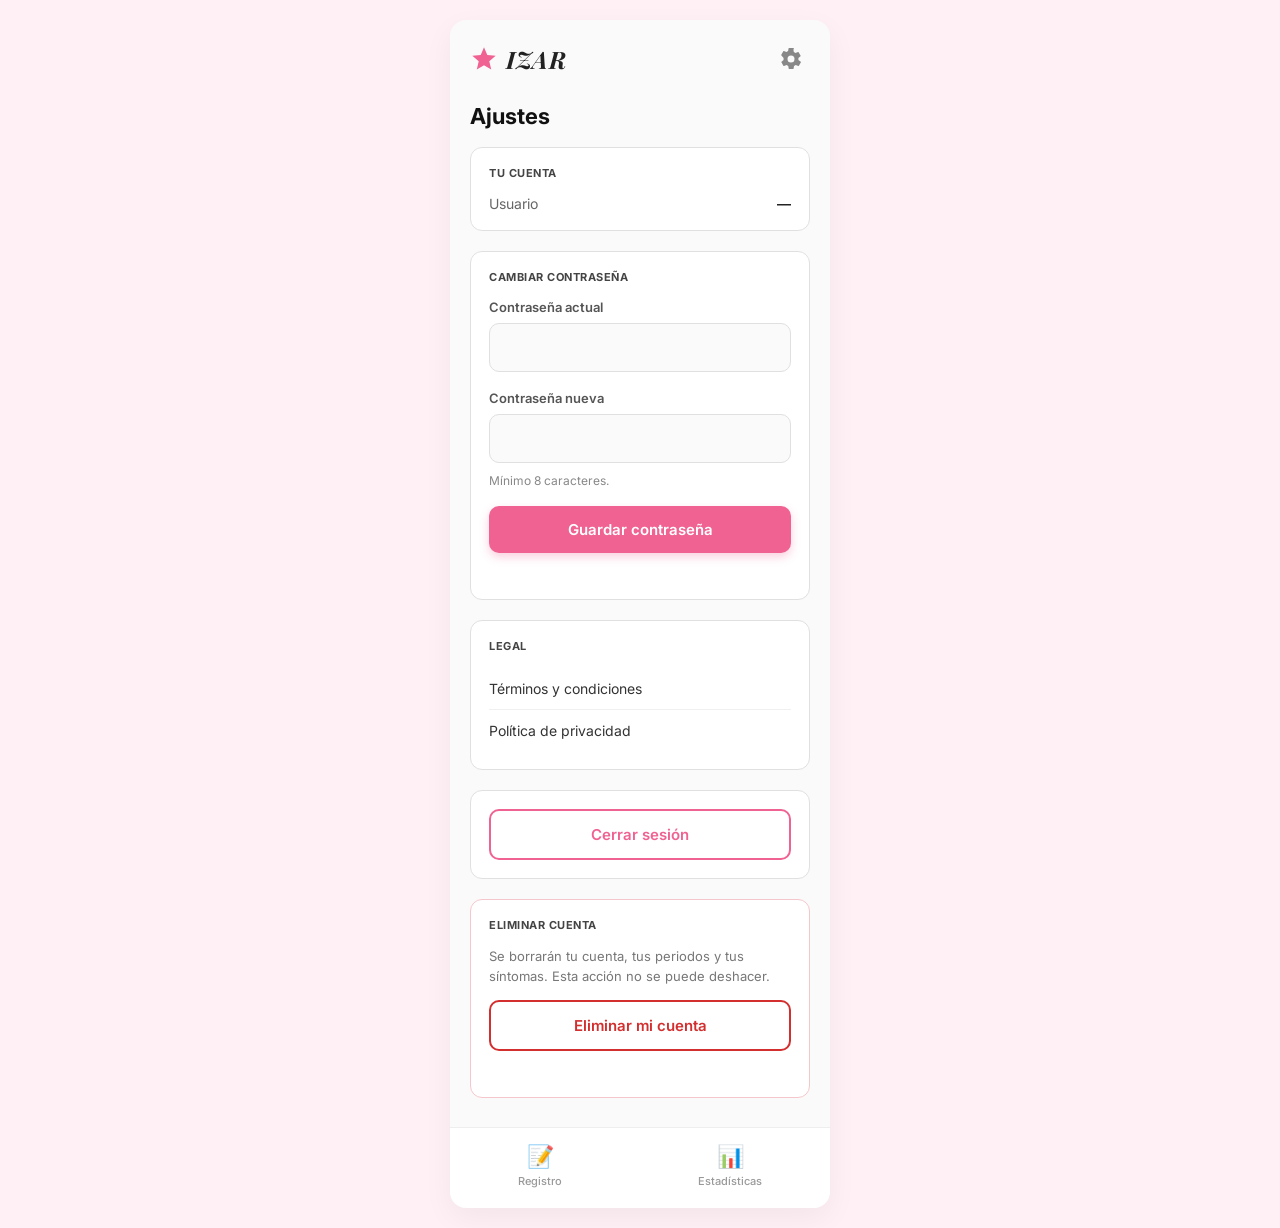
==== frontend/ajustes.html @ 544703d3 "he añadido ajustes a la app" ====
<!DOCTYPE html>
<html lang="es">
<head>
    <meta charset="UTF-8">
    <meta name="viewport" content="width=device-width, initial-scale=1.0">
    <title>Ajustes - IZAR</title>
    <link rel="stylesheet" href="css/styles.css">
</head>
<body>
    <main class="caja aplicacion">

        <!-- ===================== CABECERA ===================== -->
        <header class="cabecera-app">
            <div class="marca">
                <svg class="estrella" viewBox="0 0 24 24" aria-hidden="true">
                    <path d="M12 17.27L18.18 21l-1.64-7.03L22 9.24l-7.19-.61L12 2 9.19 8.63 2 9.24l5.46 4.73L5.82 21z"/>
                </svg>
                <span class="nombre">IZAR</span>
            </div>
            <!-- En ajustes, el engranaje se queda (ya estás aquí): solo decora -->
            <span class="icono-ajustes icono-ajustes-estatico" aria-hidden="true">
                <svg viewBox="0 0 24 24"><path d="M19.4 13c.04-.33.06-.66.06-1s-.02-.67-.06-1l2.11-1.65a.5.5 0 0 0 .12-.64l-2-3.46a.5.5 0 0 0-.61-.22l-2.49 1a7.3 7.3 0 0 0-1.73-1l-.38-2.65A.5.5 0 0 0 14 1h-4a.5.5 0 0 0-.49.42l-.38 2.65c-.62.25-1.2.59-1.73 1l-2.49-1a.5.5 0 0 0-.61.22l-2 3.46a.5.5 0 0 0 .12.64L4.6 11c-.04.33-.06.66-.06 1s.02.67.06 1l-2.11 1.65a.5.5 0 0 0-.12.64l2 3.46c.14.24.44.32.68.22l2.49-1c.53.41 1.11.75 1.73 1l.38 2.65c.04.24.25.42.49.42h4c.24 0 .45-.18.49-.42l.38-2.65c.62-.25 1.2-.59 1.73-1l2.49 1c.24.1.54.02.68-.22l2-3.46a.5.5 0 0 0-.12-.64L19.4 13zM12 15.5A3.5 3.5 0 1 1 12 8.5a3.5 3.5 0 0 1 0 7z"/></svg>
            </span>
        </header>

        <h1 class="titulo-ajustes">Ajustes</h1>

        <!-- ===================== CUENTA ===================== -->
        <section class="tarjeta">
            <h3 class="titulo-seccion">TU CUENTA</h3>
            <!-- ajustes.js rellena el nombre de usuario (pídelo a /dashboard o a una ruta propia) -->
            <p class="dato-ajuste">
                <span class="etiqueta-dato">Usuario</span>
                <span id="nombre-usuario" class="valor-dato">—</span>
            </p>
        </section>

        <!-- ===================== CAMBIAR CONTRASEÑA ===================== -->
        <!-- Los campos están listos; falta la ruta en app.py (por ejemplo POST /cuenta/contrasena)
             y el clic en ajustes.js que la llame. -->
        <section class="tarjeta">
            <h3 class="titulo-seccion">CAMBIAR CONTRASEÑA</h3>
            <div class="campo">
                <label for="contrasena-actual">Contraseña actual</label>
                <input type="password" id="contrasena-actual" autocomplete="current-password">
            </div>
            <div class="campo">
                <label for="contrasena-nueva">Contraseña nueva</label>
                <input type="password" id="contrasena-nueva" autocomplete="new-password">
                <p class="ayuda">Mínimo 8 caracteres.</p>
            </div>
            <button id="guardar-contrasena" class="boton boton-principal">Guardar contraseña</button>
            <!-- ajustes.js escribe aquí si salió bien o el error -->
            <p id="mensaje-contrasena" class="mensaje-ajuste"></p>
        </section>

        <!-- ===================== LEGAL ===================== -->
        <!-- Estos dos enlaces YA funcionan: abren las páginas que hicimos -->
        <section class="tarjeta">
            <h3 class="titulo-seccion">LEGAL</h3>
            <a href="terminos.html" class="enlace-ajuste">Términos y condiciones</a>
            <a href="privacidad.html" class="enlace-ajuste">Política de privacidad</a>
        </section>

        <!-- ===================== SESIÓN ===================== -->
        <!-- Al pulsar, ajustes.js debe llamar a POST /logout y luego llevar a login.html -->
        <section class="tarjeta">
            <button id="cerrar-sesion" class="boton boton-secundario">Cerrar sesión</button>
        </section>

        <!-- ===================== ZONA DE PELIGRO ===================== -->
        <!-- Borrar la cuenta y TODOS sus datos. Falta la ruta en app.py (por ejemplo
             POST /cuenta/borrar) y que ajustes.js pida confirmación antes de llamarla. -->
        <section class="tarjeta tarjeta-peligro">
            <h3 class="titulo-seccion">ELIMINAR CUENTA</h3>
            <p class="texto-peligro">
                Se borrarán tu cuenta, tus periodos y tus síntomas. Esta acción no se puede deshacer.
            </p>
            <button id="borrar-cuenta" class="boton boton-peligro">Eliminar mi cuenta</button>
            <p id="mensaje-cuenta" class="mensaje-ajuste"></p>
        </section>

        <!-- ===================== MENÚ INFERIOR ===================== -->
        <!-- A ajustes se entra por el engranaje de arriba, así que aquí ningún botón va "activo" -->
        <nav class="navegacion-inferior">
            <a href="principal.html" class="nav-item"><span>📝</span> Registro</a>
            <a href="estadisticas.html" class="nav-item"><span>📊</span> Estadísticas</a>
        </nav>

    </main>

    <script src="js/ajustes.js"></script>
</body>
</html>
---- frontend/css/styles.css ----
/* Inter para todo el texto; Playfair Display en cursiva solo para el nombre "IZAR" */
@import url('https://fonts.googleapis.com/css2?family=Inter:wght@400;500;600;700&family=Playfair+Display:ital,wght@1,600;1,700&display=swap');

* {
    margin: 0;
    padding: 0;
    box-sizing: border-box;
}

body {
    background-color: #FFF0F5; /* Fondo general sutilmente rosa */
    display: flex;
    justify-content: center;
    align-items: center;
    min-height: 100vh;
    font-family: 'Inter', system-ui, sans-serif;
    color: #333;
}

/* --- CONTENEDOR PRINCIPAL (Estilo Tarjeta Blanca) --- */
.caja {
    background-color: #ffffff; /* Caja blanca para dar aspecto limpio y profesional */
    padding: 35px 25px;
    border-radius: 16px;
    box-shadow: 0 10px 30px rgba(0, 0, 0, 0.05); /* Sombra elegante en lugar de borde negro */
    width: 100%;
    max-width: 380px; 
    margin: 20px;
    display: flex;
    flex-direction: column;
}

/* --- LOGO Y MARCA --- */
.marca {
    display: flex;
    align-items: center;
    gap: 8px;
    margin-bottom: 25px;
}

.marca-grande {
    flex-direction: column;
    justify-content: center;
    margin-bottom: 15px;
    margin-top: 10px;
}

/* Color rosa estético para la estrella */
.estrella {
    width: 28px;
    height: 28px;
    fill: #F06292; 
}

.marca-grande .estrella {
    width: 54px;
    height: 54px;
}

.nombre {
    font-family: 'Playfair Display', 'Inter', serif;   /* fuente elegante en cursiva, solo para el logo */
    font-style: italic;         /* la letra inclinada que pedías */
    font-size: 24px;
    font-weight: 700;
    letter-spacing: 0.5px;      /* un poco de aire entre letras, queda más elegante */
    color: #222;
}

.marca-grande .nombre {
    font-size: 32px;
    margin-top: 8px;
}

.lema {
    text-align: center;
    color: #666;
    font-size: 15px;
    line-height: 1.5;
    margin-bottom: 30px;
}

.titulo {
    font-size: 24px;
    font-weight: 700;
    margin-bottom: 25px;
    color: #111;
}

/* --- FORMULARIOS --- */
.campo {
    display: flex;
    flex-direction: column;
    gap: 8px;
    margin-bottom: 18px;
}

.campo label {
    font-size: 13px;
    font-weight: 600;
    color: #555;
}

.campo input {
    padding: 14px 16px;
    border: 1px solid #E0E0E0;
    border-radius: 10px;
    font-size: 15px;
    transition: all 0.2s ease;
    font-family: inherit;
    background-color: #FAFAFA;
}

/* Efecto al hacer clic en el input */
.campo input:focus {
    border-color: #F06292;
    background-color: #ffffff;
    outline: none;
    box-shadow: 0 0 0 4px rgba(240, 98, 146, 0.15);
}

.ayuda {
    font-size: 12px;
    color: #888;
    margin-top: 2px;
}

/* --- BOTONES (Sin subrayados y estéticos) --- */
.acciones {
    display: flex;
    flex-direction: column;
    gap: 14px;
}

.boton {
    display: flex;
    justify-content: center;
    align-items: center;
    width: 100%;
    padding: 14px;
    border-radius: 10px;
    font-size: 15px;
    font-weight: 600;
    text-decoration: none; /* Quita el subrayado de los links */
    cursor: pointer;
    transition: all 0.2s ease;
    border: none;
    font-family: inherit;
}

/* Botón Rosa */
.boton-principal {
    background-color: #F06292;
    color: white;
    box-shadow: 0 4px 10px rgba(240, 98, 146, 0.3);
    margin-top: 10px;
}

.boton-principal:hover {
    background-color: #E91E63;
    transform: translateY(-2px); /* Se levanta un poco al pasar el ratón */
    box-shadow: 0 6px 15px rgba(233, 30, 99, 0.4);
}

/* Botón Blanco con borde rosa */
.boton-secundario {
    background-color: white;
    color: #F06292;
    border: 2px solid #F06292;
}

.boton-secundario:hover {
    background-color: #FFF0F5;
}

/* --- MENSAJES Y ENLACE VOLVER --- */
#mensaje {
    text-align: center;
    font-size: 14px;
    color: #D32F2F; 
    min-height: 20px;
    margin-top: 15px;
}

.volver {
    text-align: center;
    display: block;
    color: #999;
    text-decoration: none;
    font-size: 14px;
    font-weight: 500;
    margin-top: 20px;
    transition: color 0.2s;
}

.volver:hover {
    color: #F06292;
}
/* =========================================
   ESTILOS ESPECÍFICOS DE LA PANTALLA PRINCIPAL
   ========================================= */

/* Ajustes del contenedor principal para comportarse como una pantalla de app */
.aplicacion {
    padding: 20px 20px 90px 20px; /* Los 90px de abajo dejan sitio para no pisar el menú inferior */
    position: relative;
    background-color: #FAFAFA; /* Fondo interno ligeramente grisáceo */
    justify-content: flex-start;
    overflow: hidden; /* Oculta lo que sobresalga de la caja */
}

/* Cabecera superior */
.cabecera-app {
    display: flex;
    justify-content: space-between; /* Separa el logo a la izquierda y el perfil a la derecha */
    align-items: center;
    margin-bottom: 25px;
}
.cabecera-app .marca {
    margin-bottom: 0;
}
.icono-perfil {
    font-size: 24px;
    cursor: pointer;
}

/* UI Central (Tarjeta del círculo) */
.tarjeta-indicador {
    display: flex;
    flex-direction: column;
    align-items: center;
    margin-bottom: 30px;
}

.circulo-progreso {
    width: 180px;
    height: 180px;
    border-radius: 50%;
    /* Simulamos el progreso con un borde grueso gris y una parte gris oscura */
    border: 12px solid #E0E0E0;
    border-top-color: #9e9e9e; 
    display: flex;
    justify-content: center;
    align-items: center;
    text-align: center;
    margin-bottom: 20px;
}

.texto-circulo h4 {
    font-size: 15px;
    color: #111;
    margin-bottom: 4px;
}

.texto-circulo p {
    font-size: 12px;
    color: #666;
}

/* Tira de calendario */
.calendario-semanal {
    display: flex;
    justify-content: space-between;
    margin-bottom: 30px;
    padding: 0 5px;
}

.dia {
    width: 36px;
    height: 36px;
    border-radius: 50%;
    display: flex;
    justify-content: center;
    align-items: center;
    font-size: 14px;
    font-weight: 600;
    color: #555;
    background-color: #fff;
    border: 1px solid #ddd;
    cursor: pointer;
}

.dia.activo {
    background-color: #F06292;
    color: white;
    border-color: #F06292;
}

/* Caja gris de Síntomas */
.caja-sintomas {
    background: #F5F5F5;
    border-radius: 12px;
    padding: 18px;
    border: 1px solid #E0E0E0;
}

.titulo-seccion {
    font-size: 11px;
    font-weight: 700;
    color: #444;
    margin-bottom: 15px;
    letter-spacing: 0.5px;
}

.grid-sintomas {
    display: grid;
    grid-template-columns: 1fr 1fr; /* Divide el espacio en 2 columnas iguales */
    gap: 12px; /* Separación entre los botones */
}

.boton-sintoma {
    background: white;
    border: 1px solid #ddd;
    padding: 12px 10px;
    border-radius: 8px;
    display: flex;
    align-items: center;
    gap: 10px;
    font-size: 14px;
    font-family: inherit;
    cursor: pointer;
    transition: all 0.2s ease;
}

.boton-sintoma:hover {
    border-color: #F06292;
    background-color: #FFF0F5;
}

/* Cabecera de la caja de síntomas (título + botón "Borrar hoy").
   Usa la clase "cabecera-app" para ponerlos a cada lado; aquí solo ajustamos
   los márgenes para que título y botón queden a la misma altura. */
.caja-sintomas .cabecera-app {
    margin-bottom: 15px;            /* la cabecera de arriba usa 25px: aquí, menos */
}

.caja-sintomas .cabecera-app .titulo-seccion {
    margin-bottom: 0;               /* sin margen abajo, el título se centra con el botón */
}

/* Botón "Borrar hoy": más pequeño y discreto que los de síntomas,
   para que no se pulse sin querer ni parezca un síntoma más */
#borrar-sintomas {
    padding: 6px 10px;
    font-size: 12px;
    gap: 6px;
    color: #888;
}

/* Al pasar el ratón se pone rojo: avisa de que borra cosas */
#borrar-sintomas:hover {
    color: #D32F2F;
    border-color: #D32F2F;
    background-color: #FFEBEE;
}

/* Efecto al pulsar un síntoma: se hunde un poco mientras se mantiene pulsado
   (no se queda marcado: al soltar vuelve a su aspecto normal) */
.boton-sintoma:active {
    transform: scale(0.97);
    background-color: #FCE4EC;
}

/* Mensaje debajo de los síntomas ("Cólicos guardado", errores...) */
.mensaje-sintomas {
    text-align: center;
    font-size: 13px;
    color: #666;
    min-height: 18px;                /* reserva el hueco para que la caja no "salte" */
    margin-top: 12px;
}

/* Cuando el mensaje es un error, principal.js le añade la clase "error" */
.mensaje-sintomas.error {
    color: #D32F2F;
}

/* Menú inferior anclado (Registro / Estadísticas), en principal.html y estadisticas.html */
.navegacion-inferior {
    position: absolute; /* Se posiciona respecto a la caja principal */
    bottom: 0;
    left: 0;
    width: 100%;
    background: white;
    display: flex;
    justify-content: space-around;
    padding: 15px 0 20px 0;
    border-top: 1px solid #eee;
    border-bottom-left-radius: 16px;
    border-bottom-right-radius: 16px;
}

.nav-item {
    display: flex;
    flex-direction: column;
    align-items: center;
    text-decoration: none;
    color: #999;
    font-size: 11px;
    font-weight: 500;
    gap: 5px;
}

.nav-item span {
    font-size: 22px; /* Tamaño de los iconos (emojis en este caso) */
}

.nav-item.activo {
    color: #F06292; /* Pinta de rosa la pestaña actual */
}

/* --- VENTANA DEL CALENDARIO (registrar periodo) --- */
.ventana {
    margin: auto;                /* la centra en la pantalla */
    width: 90%;
    max-width: 340px;
    padding: 25px 22px;
    border: none;
    border-radius: 16px;
    box-shadow: 0 10px 30px rgba(0, 0, 0, 0.15);
    font-family: inherit;
    color: #333;
}

/* ::backdrop es el fondo que queda detrás de la ventana: lo oscurecemos un poco */
.ventana::backdrop {
    background-color: rgba(0, 0, 0, 0.35);
}

.titulo-ventana {
    font-size: 18px;
    font-weight: 700;
    color: #111;
    margin-bottom: 15px;
}

/* Para que el texto de "empezó el día..." no quede pegado al campo de abajo */
#info-inicio {
    margin-bottom: 15px;
}

/* Clase que principal.js pone o quita para esconder el campo de inicio */
.oculto {
    display: none;
}

/* =========================================
   ESTILOS DE LA PANTALLA DE ESTADÍSTICAS
   ========================================= */

/* Caja blanca genérica para cada bloque de estadísticas */
.tarjeta {
    background: #fff;
    border: 1px solid #E0E0E0;
    border-radius: 12px;
    padding: 18px;
    margin-bottom: 20px;
}

/* Texto pequeño gris debajo de un título (por ejemplo "Datos de ejemplo") */
.nota {
    font-size: 11px;
    color: #999;
    margin-top: -8px;
    margin-bottom: 12px;
}

/* --- Lista de últimos periodos --- */
.lista-periodos {
    list-style: none;               /* quita los puntos de la lista */
}

/* Cada periodo: fechas a la izquierda y duración a la derecha */
.fila-periodo {
    display: flex;
    justify-content: space-between;
    align-items: center;
    padding: 12px 0;
    border-bottom: 1px solid #F0F0F0;
}

.fila-periodo:last-child {
    border-bottom: none;            /* la última fila no lleva línea debajo */
}

.fechas-periodo {
    display: flex;
    align-items: center;
    gap: 10px;
    font-size: 14px;
    color: #333;
}

/* Puntito rosa delante de cada periodo */
.punto {
    width: 8px;
    height: 8px;
    border-radius: 50%;
    background-color: #F06292;
}

/* Etiqueta con la duración, por ejemplo "6 días" */
.duracion {
    font-size: 12px;
    font-weight: 600;
    color: #C2185B;
    background-color: #FCE4EC;
    padding: 4px 10px;
    border-radius: 20px;
}

/* --- Caja "Hoy" --- */
.dato-grande {
    text-align: center;
    padding: 10px 0 18px 0;
    border-bottom: 1px solid #F0F0F0;
    margin-bottom: 15px;
}

/* El número del día del ciclo, bien grande */
.dato-grande .numero {
    display: block;
    font-size: 44px;
    font-weight: 700;
    color: #F06292;
    line-height: 1;
}

.dato-grande .etiqueta {
    font-size: 13px;
    color: #666;
}

.subtitulo-tarjeta {
    font-size: 13px;
    font-weight: 600;
    color: #444;
    margin-bottom: 10px;
}

/* Síntomas posibles como "pastillas" una al lado de otra */
.lista-sintomas {
    display: flex;
    flex-wrap: wrap;                /* si no caben en una línea, bajan a la siguiente */
    gap: 8px;
}

.pastilla {
    font-size: 13px;
    padding: 6px 12px;
    border-radius: 20px;
    background-color: #F5F5F5;
    border: 1px solid #E0E0E0;
    color: #555;
}

/* Síntoma previsto para hoy: pastilla rosa (las grises normales siguen igual) */
.pastilla-activa {
    background-color: #FCE4EC;
    border-color: #F8BBD0;
    color: #C2185B;
    font-weight: 600;
}

/* Texto gris en cursiva cuando no hay nada que enseñar ("Nada destacable para hoy") */
.texto-vacio {
    font-size: 13px;
    color: #999;
    font-style: italic;
}

/* La nota de debajo de los síntomas lleva el margen hacia abajo, no hacia arriba */
.nota-abajo {
    margin-top: 12px;
    margin-bottom: 0;
    line-height: 1.4;
}

/* =========================================
   PÁGINAS DE TEXTO LARGO (términos y privacidad)
   ========================================= */

/* Un poco más ancha que las cajas normales, para que el texto no quede estrecho */
.pagina-texto {
    max-width: 560px;
}

.texto-legal {
    color: #444;
    font-size: 14px;
    line-height: 1.6;        /* más espacio entre líneas: se lee mejor */
}

.texto-legal h2 {
    font-size: 16px;
    color: #111;
    margin-top: 22px;
    margin-bottom: 8px;
}

.texto-legal p {
    margin-bottom: 12px;
}

/* La fecha de "última actualización", en gris y pequeña */
.fecha-actualizacion {
    color: #999;
    font-size: 13px;
    margin-bottom: 10px;
}

/* Casilla "Acepto los términos" del registro */
.casilla-acepto {
    display: flex;              /* la casilla a la izquierda y el texto a la derecha */
    align-items: flex-start;    /* alineados por arriba (el texto puede ocupar dos líneas) */
    gap: 10px;
    font-size: 13px;
    color: #555;
    line-height: 1.5;
    margin-bottom: 18px;
    cursor: pointer;
}

.casilla-acepto input {
    margin-top: 2px;            /* baja un poco la casilla para alinearla con la 1ª línea */
    accent-color: #F06292;      /* el tic sale en rosa, el color de IZAR */
    flex-shrink: 0;             /* la casilla no se encoge aunque el texto sea largo */
}

/* Listas dentro de las páginas de texto largo (política de privacidad) */
.texto-legal ul {
    margin: 0 0 12px 20px;      /* sangría a la izquierda para los puntos */
}

.texto-legal li {
    margin-bottom: 6px;
}

/* =========================================
   ICONO DE AJUSTES (engranaje de la cabecera)
   ========================================= */
.icono-ajustes {
    display: flex;
    align-items: center;
    justify-content: center;
    width: 38px;
    height: 38px;
    border-radius: 50%;
    cursor: pointer;
    transition: background-color 0.2s;
}
.icono-ajustes svg {
    width: 24px;
    height: 24px;
    fill: #888;                    /* gris: no distrae del contenido */
    transition: fill 0.2s;
}
.icono-ajustes:hover {
    background-color: #FFF0F5;     /* rosa muy suave al pasar el ratón */
}
.icono-ajustes:hover svg {
    fill: #F06292;                 /* el engranaje se pone rosa */
}
/* En la propia página de ajustes el engranaje no es un enlace, solo decora */
.icono-ajustes-estatico {
    cursor: default;
}

/* =========================================
   PÁGINA DE AJUSTES
   ========================================= */
.titulo-ajustes {
    font-size: 22px;
    font-weight: 700;
    color: #111;
    margin-bottom: 18px;
}

/* Una línea "Etiqueta ............ valor" (por ejemplo: Usuario -> ana) */
.dato-ajuste {
    display: flex;
    justify-content: space-between;
    align-items: center;
    font-size: 14px;
}
.etiqueta-dato {
    color: #666;
}
.valor-dato {
    font-weight: 600;
    color: #222;
}

/* Enlaces de la caja "Legal": uno debajo de otro, con una rayita de separación */
.enlace-ajuste {
    display: block;
    padding: 12px 0;
    color: #333;
    text-decoration: none;
    font-size: 14px;
    border-bottom: 1px solid #F0F0F0;
}
.enlace-ajuste:last-child {
    border-bottom: none;
}
.enlace-ajuste:hover {
    color: #F06292;
}

/* Mensajes de resultado bajo los botones (guardado / error) */
.mensaje-ajuste {
    text-align: center;
    font-size: 13px;
    color: #666;
    min-height: 18px;
    margin-top: 10px;
}
.mensaje-ajuste.error {
    color: #D32F2F;
}

/* --- Zona de peligro (eliminar cuenta) --- */
.tarjeta-peligro {
    border-color: #F5C6CB;         /* borde rojizo suave para avisar */
}
.texto-peligro {
    font-size: 13px;
    color: #777;
    margin-bottom: 14px;
    line-height: 1.5;
}
.boton-peligro {
    background-color: #fff;
    color: #D32F2F;
    border: 2px solid #D32F2F;
}
.boton-peligro:hover {
    background-color: #D32F2F;
    color: #fff;
}
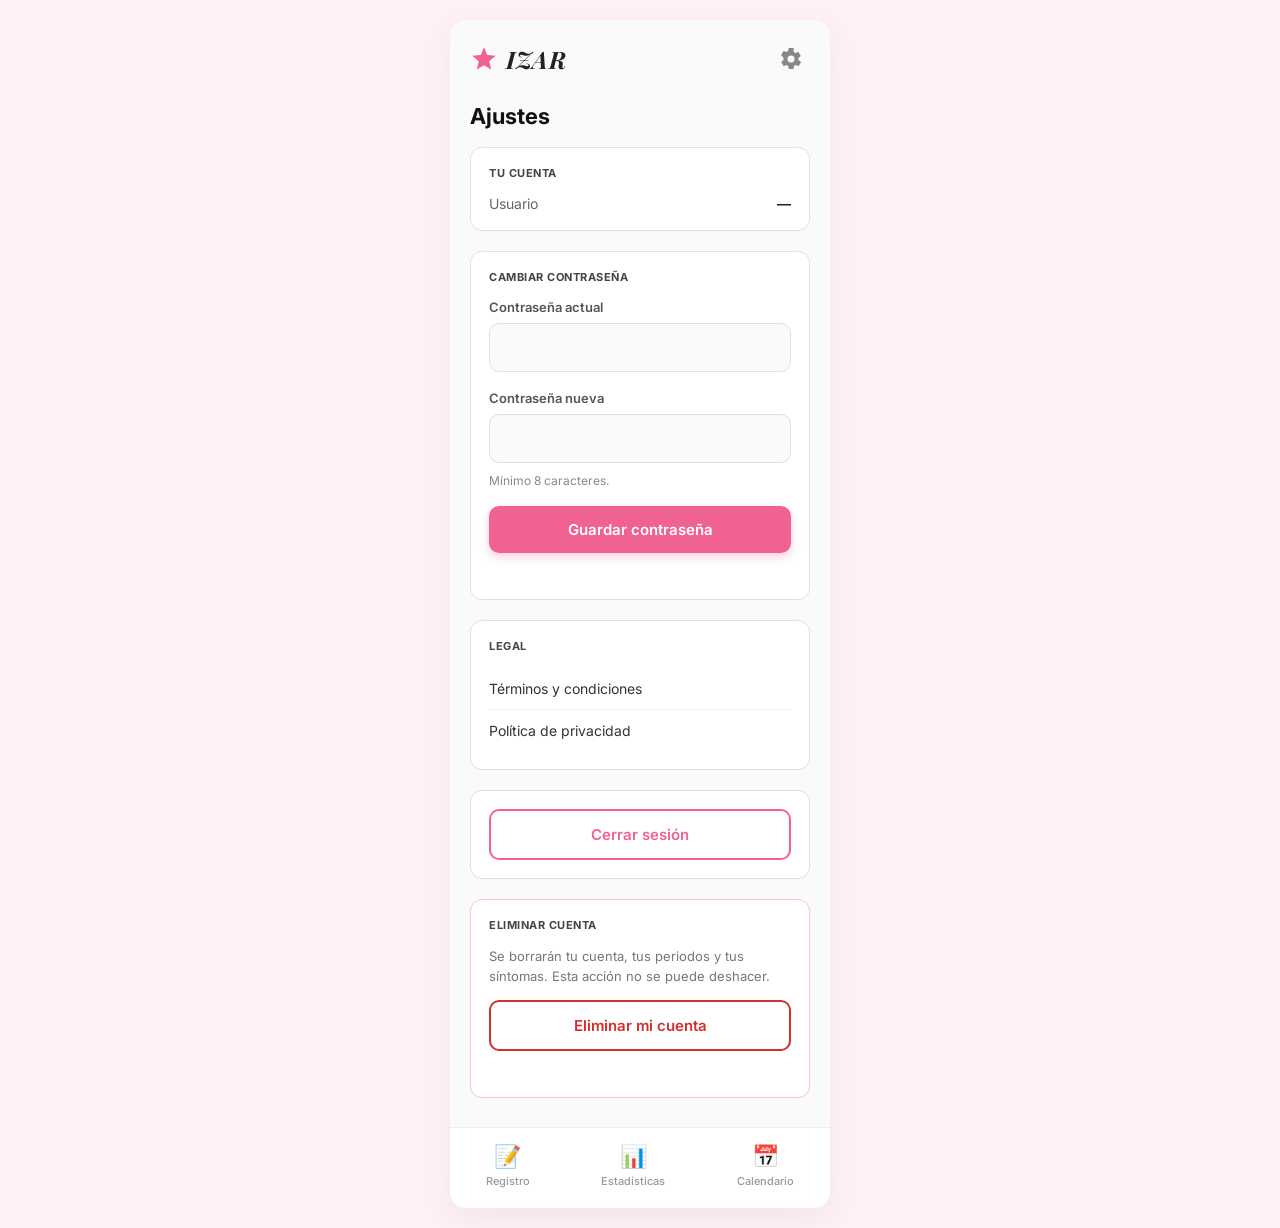
==== commit dc94882c: "añadimos calendario" ====
--- a/frontend/ajustes.html
+++ b/frontend/ajustes.html
@@ -85,6 +85,7 @@
         <nav class="navegacion-inferior">
             <a href="principal.html" class="nav-item"><span>📝</span> Registro</a>
             <a href="estadisticas.html" class="nav-item"><span>📊</span> Estadísticas</a>
+            <a href="calendario.html" class="nav-item"><span>📅</span> Calendario</a>
         </nav>
 
     </main>
--- a/frontend/css/styles.css
+++ b/frontend/css/styles.css
@@ -443,6 +443,33 @@
     display: none;
 }
 
+/* --- VENTANA DE INTENSIDAD (al pulsar un síntoma) --- */
+/* Contenedor de los botones de opción (Intenso/Suave, Mucho/Normal/Poco...) */
+.opciones-intensidad {
+    display: flex;
+    flex-direction: column;
+    gap: 10px;
+    margin: 18px 0;
+}
+
+.boton-opcion-intensidad {
+    padding: 14px;
+    border: 1px solid #ddd;
+    border-radius: 10px;
+    background: white;
+    font-size: 15px;
+    font-family: inherit;
+    color: #333;
+    cursor: pointer;
+    transition: all 0.2s ease;
+}
+
+.boton-opcion-intensidad:hover {
+    border-color: #F06292;
+    background-color: #FFF0F5;
+    color: #C2185B;
+}
+
 /* =========================================
    ESTILOS DE LA PANTALLA DE ESTADÍSTICAS
    ========================================= */
@@ -737,3 +764,144 @@
     background-color: #D32F2F;
     color: #fff;
 }
+
+/* =========================================
+   PÁGINA DE CALENDARIO
+   ========================================= */
+
+/* Cabecera con las flechas de mes anterior/siguiente y el título ("Noviembre 2026") */
+.cabecera-calendario {
+    display: flex;
+    justify-content: space-between;
+    align-items: center;
+    margin-bottom: 15px;
+}
+
+.titulo-mes {
+    font-size: 15px;
+    font-weight: 700;
+    color: #111;
+}
+
+.boton-flecha-mes {
+    width: 32px;
+    height: 32px;
+    border: none;
+    border-radius: 50%;
+    background: #F5F5F5;
+    color: #555;
+    font-size: 18px;
+    line-height: 1;
+    cursor: pointer;
+    transition: background-color 0.2s;
+}
+
+.boton-flecha-mes:hover {
+    background-color: #FCE4EC;
+    color: #C2185B;
+}
+
+/* Fila con las letras de los días de la semana (L M X J V S D) */
+.semana-calendario {
+    display: grid;
+    grid-template-columns: repeat(7, 1fr);
+    text-align: center;
+    font-size: 11px;
+    font-weight: 600;
+    color: #999;
+    margin-bottom: 8px;
+}
+
+/* Cuadrícula de días: 7 columnas, tantas filas como haga falta */
+.dias-calendario {
+    display: grid;
+    grid-template-columns: repeat(7, 1fr);
+    gap: 4px;
+}
+
+.dia-calendario {
+    aspect-ratio: 1;             /* casillas cuadradas, no importa el ancho de pantalla */
+    display: flex;
+    align-items: center;
+    justify-content: center;
+    font-size: 13px;
+    color: #333;
+    border-radius: 8px;
+}
+
+/* Las casillas vacías de antes del día 1 no llevan número ni color */
+.dia-vacio {
+    visibility: hidden;
+}
+
+/* El día de hoy: solo un borde, para distinguirlo sin tapar su color de fondo */
+.dia-hoy {
+    box-shadow: inset 0 0 0 2px #333;
+    font-weight: 700;
+}
+
+/* Días de regla ya registrada: rosa fuerte y sólido */
+.dia-regla {
+    background-color: #F06292;
+    color: white;
+    font-weight: 600;
+}
+
+/* Días previstos de la próxima regla: mismo rosa pero más clarito */
+.dia-regla-prevista {
+    background-color: #FCE4EC;
+    color: #C2185B;
+    font-weight: 600;
+}
+
+/* Ventana de días fértiles: verde suave */
+.dia-fertil {
+    background-color: #E0F2E9;
+    color: #2E7D32;
+}
+
+/* Día de ovulación: un solo día, más marcado que los fértiles */
+.dia-ovulacion {
+    background-color: #A5D6A7;
+    color: #1B5E20;
+    font-weight: 700;
+}
+
+/* Leyenda de abajo: un punto de color por cada significado */
+.leyenda-calendario {
+    display: flex;
+    flex-wrap: wrap;
+    align-items: center;
+    gap: 6px 14px;
+    font-size: 11px;
+    color: #666;
+    margin-top: 16px;
+    padding-top: 14px;
+    border-top: 1px solid #F0F0F0;
+}
+
+.punto-leyenda {
+    display: inline-block;
+    width: 10px;
+    height: 10px;
+    border-radius: 50%;
+    margin-right: -2px;          /* lo acerca un poco a su texto */
+}
+
+.punto-regla {
+    background-color: #F06292;
+}
+
+.punto-regla-prevista {
+    background-color: #FCE4EC;
+    border: 1px solid #F8BBD0;
+}
+
+.punto-fertil {
+    background-color: #E0F2E9;
+    border: 1px solid #A5D6A7;
+}
+
+.punto-ovulacion {
+    background-color: #A5D6A7;
+}
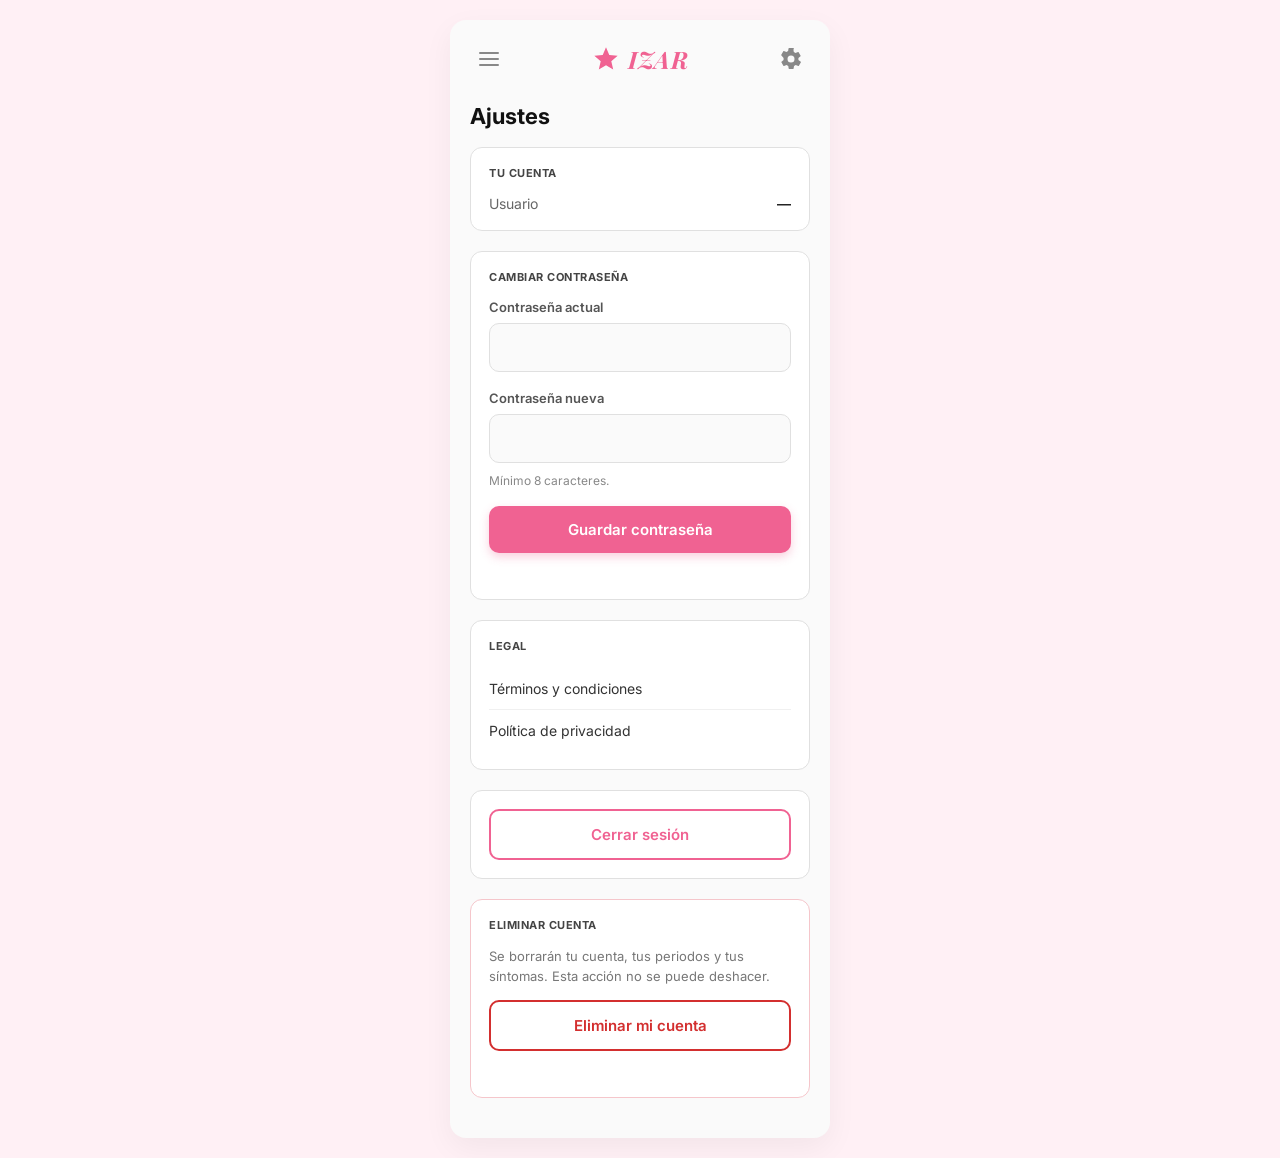
==== commit 704c4d57: "Añado una barra lateral y una nueva ventana de informacion" ====
--- a/frontend/ajustes.html
+++ b/frontend/ajustes.html
@@ -11,6 +11,11 @@
 
         <!-- ===================== CABECERA ===================== -->
         <header class="cabecera-app">
+            <!-- Botón ☰: abre el menú lateral (lo controla js/menu.js) -->
+            <button id="abrir-menu" class="boton-menu" type="button" aria-label="Abrir menú"
+                    aria-expanded="false" aria-controls="menu-lateral">
+                <span></span><span></span><span></span>
+            </button>
             <div class="marca">
                 <svg class="estrella" viewBox="0 0 24 24" aria-hidden="true">
                     <path d="M12 17.27L18.18 21l-1.64-7.03L22 9.24l-7.19-.61L12 2 9.19 8.63 2 9.24l5.46 4.73L5.82 21z"/>
@@ -80,16 +85,27 @@
             <p id="mensaje-cuenta" class="mensaje-ajuste"></p>
         </section>
 
-        <!-- ===================== MENÚ INFERIOR ===================== -->
-        <!-- A ajustes se entra por el engranaje de arriba, así que aquí ningún botón va "activo" -->
-        <nav class="navegacion-inferior">
-            <a href="principal.html" class="nav-item"><span>📝</span> Registro</a>
-            <a href="estadisticas.html" class="nav-item"><span>📊</span> Estadísticas</a>
-            <a href="calendario.html" class="nav-item"><span>📅</span> Calendario</a>
+        <!-- ===================== MENÚ LATERAL =====================
+             Escondido a la izquierda hasta que js/menu.js le pone la clase "abierto".
+             "fondo-menu" es la capa oscura de detrás: al tocarla, el menú se cierra.
+             "activo" pinta de rosa la página en la que estás. -->
+        <div id="fondo-menu" class="fondo-menu"></div>
+        <nav id="menu-lateral" class="menu-lateral" aria-label="Menú principal">
+            <div class="cabecera-menu">
+                <span class="nombre">IZAR</span>
+                <button id="cerrar-menu" class="boton-cerrar-menu" type="button" aria-label="Cerrar menú">✕</button>
+            </div>
+            <a href="principal.html" class="item-menu"><span>📝</span> Registro</a>
+            <a href="estadisticas.html" class="item-menu"><span>📊</span> Estadísticas</a>
+            <a href="calendario.html" class="item-menu"><span>📅</span> Calendario</a>
+            <a href="informacion.html" class="item-menu"><span>📖</span> Información</a>
+            <hr class="separador-menu">
+            <a href="ajustes.html" class="item-menu activo"><span>⚙️</span> Ajustes</a>
         </nav>
 
     </main>
 
+    <script src="js/menu.js"></script>
     <script src="js/ajustes.js"></script>
 </body>
 </html>
--- a/frontend/css/styles.css
+++ b/frontend/css/styles.css
@@ -63,7 +63,7 @@
     font-size: 24px;
     font-weight: 700;
     letter-spacing: 0.5px;      /* un poco de aire entre letras, queda más elegante */
-    color: #222;
+    color: #F06292;             /* rosa de IZAR, el mismo que el resto de la app */
 }
 
 .marca-grande .nombre {
@@ -201,7 +201,7 @@
 
 /* Ajustes del contenedor principal para comportarse como una pantalla de app */
 .aplicacion {
-    padding: 20px 20px 90px 20px; /* Los 90px de abajo dejan sitio para no pisar el menú inferior */
+    padding: 20px;              /* ya no hay menú abajo: el menú ahora es lateral y no ocupa sitio */
     position: relative;
     background-color: #FAFAFA; /* Fondo interno ligeramente grisáceo */
     justify-content: flex-start;
@@ -374,38 +374,147 @@
     color: #D32F2F;
 }
 
-/* Menú inferior anclado (Registro / Estadísticas), en principal.html y estadisticas.html */
-.navegacion-inferior {
-    position: absolute; /* Se posiciona respecto a la caja principal */
+/* =========================================
+   MENÚ LATERAL (botón ☰ + panel que sale por la izquierda)
+   Lo abre y lo cierra js/menu.js poniendo o quitando la clase "abierto".
+   ========================================= */
+
+/* Botón ☰ de la cabecera: tres rayitas hechas con tres <span> */
+.boton-menu {
+    width: 38px;
+    height: 38px;                /* mismo tamaño que el engranaje: así el logo queda centrado */
+    border: none;
+    border-radius: 50%;
+    background: none;
+    display: flex;
+    flex-direction: column;      /* las rayitas una debajo de otra */
+    justify-content: center;
+    align-items: center;
+    gap: 4px;
+    cursor: pointer;
+    transition: background-color 0.2s;
+}
+.boton-menu span {
+    display: block;
+    width: 20px;
+    height: 2px;
+    border-radius: 2px;
+    background-color: #888;      /* gris, como el engranaje */
+    transition: background-color 0.2s;
+}
+.boton-menu:hover {
+    background-color: #FFF0F5;
+}
+.boton-menu:hover span {
+    background-color: #F06292;
+}
+
+/* Capa oscura que tapa la página mientras el menú está abierto */
+.fondo-menu {
+    position: fixed;             /* fija a la pantalla, aunque hagas scroll */
+    inset: 0;                    /* = top, right, bottom y left a 0: ocupa toda la pantalla */
+    background-color: rgba(0, 0, 0, 0.35);
+    opacity: 0;                  /* invisible... */
+    visibility: hidden;          /* ...y no se puede tocar */
+    transition: opacity 0.25s, visibility 0.25s;
+    z-index: 20;                 /* por encima de la página */
+}
+.fondo-menu.abierto {
+    opacity: 1;
+    visibility: visible;
+}
+
+/* El panel del menú */
+.menu-lateral {
+    position: fixed;
+    top: 0;
     bottom: 0;
     left: 0;
-    width: 100%;
-    background: white;
-    display: flex;
-    justify-content: space-around;
-    padding: 15px 0 20px 0;
-    border-top: 1px solid #eee;
-    border-bottom-left-radius: 16px;
-    border-bottom-right-radius: 16px;
-}
-
-.nav-item {
+    width: 260px;
+    max-width: 80vw;             /* en móviles muy estrechos, como mucho el 80 % de la pantalla */
+    background-color: #fff;
+    padding: 24px 16px;
     display: flex;
     flex-direction: column;
-    align-items: center;
+    gap: 4px;
+    box-shadow: 4px 0 20px rgba(0, 0, 0, 0.12);
+    overflow-y: auto;            /* si no cabe (pantalla muy baja), se puede hacer scroll dentro */
+    z-index: 30;                 /* por encima del fondo oscuro */
+    /* Cerrado: lo movemos su propio ancho hacia la izquierda, fuera de la pantalla.
+       visibility: hidden evita que se pueda llegar a sus enlaces con el tabulador. */
+    transform: translateX(-100%);
+    visibility: hidden;
+    transition: transform 0.25s ease, visibility 0.25s;
+}
+.menu-lateral.abierto {
+    transform: translateX(0);    /* vuelve a su sitio: entra deslizándose */
+    visibility: visible;
+}
+
+/* Mientras el menú está abierto, la página de detrás no hace scroll */
+body.sin-scroll {
+    overflow: hidden;
+}
+
+/* Parte de arriba del menú: el nombre IZAR y la ✕ */
+.cabecera-menu {
+    display: flex;
+    justify-content: space-between;
+    align-items: center;
+    padding: 0 8px 18px 12px;
+    margin-bottom: 8px;
+    border-bottom: 1px solid #F0F0F0;
+}
+.boton-cerrar-menu {
+    width: 34px;
+    height: 34px;
+    border: none;
+    border-radius: 50%;
+    background: #F5F5F5;
+    color: #666;
+    font-size: 15px;
+    cursor: pointer;
+    transition: background-color 0.2s, color 0.2s;
+}
+.boton-cerrar-menu:hover {
+    background-color: #FCE4EC;
+    color: #C2185B;
+}
+
+/* Cada enlace del menú: icono + texto */
+.item-menu {
+    display: flex;
+    align-items: center;
+    gap: 14px;
+    padding: 12px;
+    border-radius: 10px;
     text-decoration: none;
-    color: #999;
-    font-size: 11px;
+    color: #444;
+    font-size: 15px;
     font-weight: 500;
-    gap: 5px;
-}
-
-.nav-item span {
-    font-size: 22px; /* Tamaño de los iconos (emojis en este caso) */
-}
-
-.nav-item.activo {
-    color: #F06292; /* Pinta de rosa la pestaña actual */
+    transition: background-color 0.2s, color 0.2s;
+}
+.item-menu span {
+    width: 24px;                 /* todos los iconos ocupan lo mismo: los textos quedan alineados */
+    text-align: center;
+    font-size: 20px;
+}
+.item-menu:hover {
+    background-color: #FFF0F5;
+    color: #C2185B;
+}
+/* La página en la que estás */
+.item-menu.activo {
+    background-color: #FCE4EC;
+    color: #C2185B;
+    font-weight: 600;
+}
+
+/* Rayita que separa las pantallas principales de Ajustes */
+.separador-menu {
+    border: none;
+    border-top: 1px solid #F0F0F0;
+    margin: 8px 0;
 }
 
 /* --- VENTANA DEL CALENDARIO (registrar periodo) --- */
@@ -443,6 +552,25 @@
     display: none;
 }
 
+/* Aviso de "la regla está al llegar": una banda rosa encima del círculo.
+   Más llamativo que el texto gris de dentro del círculo, a propósito. */
+.aviso-regla {
+    background-color: #FCE4EC;
+    color: #C2185B;
+    font-size: 13px;
+    font-weight: 600;
+    text-align: center;
+    padding: 10px 14px;
+    border-radius: 10px;
+    margin-bottom: 16px;
+}
+
+/* Cuando ya hay retraso, el aviso cambia a un tono más rojizo (más urgente) */
+.aviso-regla.retraso {
+    background-color: #FFEBEE;
+    color: #C62828;
+}
+
 /* --- VENTANA DE INTENSIDAD (al pulsar un síntoma) --- */
 /* Contenedor de los botones de opción (Intenso/Suave, Mucho/Normal/Poco...) */
 .opciones-intensidad {
@@ -905,3 +1033,544 @@
 .punto-ovulacion {
     background-color: #A5D6A7;
 }
+
+/* =========================================
+   PÁGINA DE INFORMACIÓN
+   ========================================= */
+
+/* Colores de cada fase. Cada clase define tres "variables" (--color, --fondo, --oscuro)
+   y los estilos de abajo las usan con var(--color)... Así, con cambiar solo la clase
+   (fase-regla, fase-lutea...) cambia el color de todo lo que hay dentro. */
+.fase-regla     { --color: #F06292; --fondo: #FCE4EC; --oscuro: #C2185B; }
+.fase-folicular { --color: #BA68C8; --fondo: #F3E5F5; --oscuro: #7B1FA2; }
+.fase-ovulacion { --color: #43A047; --fondo: #E8F5E9; --oscuro: #2E7D32; }
+.fase-lutea     { --color: #FFA726; --fondo: #FFF3E0; --oscuro: #E65100; }
+.fase-fertil    { --color: #A5D6A7; --fondo: #F1F8F1; --oscuro: #2E7D32; }
+
+/* --- Portada --- */
+.portada-info {
+    text-align: center;
+    margin-bottom: 20px;
+}
+.titulo-info {
+    font-family: 'Playfair Display', 'Inter', serif;   /* la misma letra elegante del logo */
+    font-style: italic;
+    font-size: 30px;
+    color: #C2185B;
+    margin-bottom: 6px;
+}
+.entradilla {
+    font-size: 14px;
+    color: #777;
+    margin-bottom: 16px;
+}
+
+/* Índice: "chips" que llevan a cada sección */
+.indice-info {
+    display: flex;
+    flex-wrap: wrap;
+    justify-content: center;
+    gap: 6px;
+}
+.chip-indice {
+    font-size: 12px;
+    padding: 6px 10px;
+    border-radius: 20px;
+    background-color: #fff;
+    border: 1px solid #F8BBD0;
+    color: #C2185B;
+    text-decoration: none;
+    transition: background-color 0.2s;
+}
+.chip-indice:hover {
+    background-color: #FCE4EC;
+}
+
+/* Al saltar a una sección desde el índice, que no quede pegada al borde de arriba */
+.bloque-info {
+    scroll-margin-top: 16px;
+}
+
+/* --- Textos de cada bloque --- */
+.titulo-bloque {
+    font-size: 17px;
+    font-weight: 700;
+    color: #222;
+    margin-bottom: 12px;
+}
+/* El título de "Las 4 fases" va fuera de una tarjeta: un poco de aire a los lados */
+.titulo-suelto {
+    padding: 0 4px;
+}
+.subtitulo-info {
+    font-size: 14px;
+    font-weight: 700;
+    color: #333;
+    margin: 18px 0 8px;
+}
+.texto-info {
+    font-size: 14px;
+    line-height: 1.6;
+    color: #444;
+    margin-bottom: 10px;
+}
+.texto-info strong {
+    color: #C2185B;
+}
+.texto-pequeno {
+    font-size: 13px;
+    color: #666;
+}
+
+/* Dibujos: siempre al ancho de la tarjeta, con su proporción */
+.ilustracion {
+    display: block;
+    width: 100%;
+    height: auto;
+    margin: 4px 0 14px;
+}
+.ilustracion-rueda {
+    max-width: 290px;
+    margin: 0 auto 12px;         /* centrada */
+}
+
+/* Recuadro con un dato importante */
+.dato-clave {
+    font-size: 13px;
+    line-height: 1.5;
+    color: #555;
+    background-color: #FFF0F5;
+    border-left: 4px solid #F06292;
+    border-radius: 8px;
+    padding: 10px 12px;
+}
+
+/* --- Leyenda de la rueda --- */
+.leyenda-fases {
+    display: flex;
+    flex-wrap: wrap;
+    justify-content: center;
+    gap: 6px;
+    margin-bottom: 12px;
+}
+.chip-fase {
+    display: inline-flex;
+    align-items: center;
+    gap: 6px;
+    font-size: 12px;
+    font-weight: 600;
+    padding: 4px 10px;
+    border-radius: 20px;
+    background-color: var(--fondo);
+    color: var(--oscuro);
+}
+.punto-fase {
+    width: 9px;
+    height: 9px;
+    border-radius: 50%;
+    background-color: var(--color);
+}
+
+/* --- Tarjetas de las 4 fases: dibujo a la izquierda, texto a la derecha --- */
+.fase {
+    display: grid;
+    grid-template-columns: 84px 1fr;
+    gap: 12px;
+    align-items: center;
+    background-color: #fff;
+    border: 1px solid #EEE;
+    border-left: 5px solid var(--color);   /* franja del color de la fase */
+    border-radius: 12px;
+    padding: 12px;
+    margin-bottom: 12px;
+}
+.dibujo-fase {
+    width: 84px;
+    height: auto;
+    background-color: var(--fondo);
+    border-radius: 10px;
+}
+.cabecera-fase {
+    display: flex;
+    justify-content: space-between;
+    align-items: center;
+    gap: 8px;
+    margin-bottom: 6px;
+}
+.cabecera-fase h3 {
+    font-size: 15px;
+    color: var(--oscuro);
+}
+.badge-dias {
+    flex-shrink: 0;
+    font-size: 11px;
+    font-weight: 700;
+    padding: 3px 8px;
+    border-radius: 20px;
+    background-color: var(--fondo);
+    color: var(--oscuro);
+}
+.fase p {
+    font-size: 12.5px;
+    line-height: 1.45;
+    color: #555;
+    margin-bottom: 4px;
+}
+.nota-fases {
+    padding: 0 4px;
+    margin-bottom: 20px;
+}
+
+/* --- Explora tu ciclo día a día --- */
+/* 28 casillas en 2 filas de 14 */
+.tira-dias {
+    display: grid;
+    grid-template-columns: repeat(14, 1fr);
+    gap: 3px;
+    margin: 6px 0 12px;
+}
+.celda-dia {
+    aspect-ratio: 1;
+    border: none;
+    border-radius: 5px;
+    background-color: var(--fondo);
+    color: var(--oscuro);
+    font-family: inherit;
+    font-size: 9px;
+    font-weight: 600;
+    padding: 0;
+    cursor: pointer;
+    transition: transform 0.15s, background-color 0.15s;
+}
+/* Días fértiles: rayita verde abajo */
+.celda-dia.fertil {
+    box-shadow: inset 0 -3px 0 #66BB6A;
+}
+/* El día elegido: relleno de su color y un poco más grande */
+.celda-dia.seleccionado {
+    background-color: var(--color);
+    color: #fff;
+    transform: scale(1.18);
+}
+
+/* La barra deslizante, en rosa */
+.selector-dia {
+    width: 100%;
+    accent-color: #F06292;
+    margin-bottom: 12px;
+    cursor: pointer;
+}
+
+/* Tarjeta con lo que pasa el día elegido: cambia de color con la fase */
+.info-dia {
+    background-color: var(--fondo);
+    border-radius: 12px;
+    padding: 14px;
+    margin-bottom: 14px;
+    min-height: 120px;            /* no "salta" de tamaño al cambiar de día */
+    transition: background-color 0.25s;
+}
+.dia-elegido {
+    font-size: 12px;
+    font-weight: 600;
+    color: #888;
+}
+.fase-dia {
+    font-size: 18px;
+    font-weight: 700;
+    color: var(--oscuro);
+    margin: 2px 0 6px;
+}
+.texto-dia {
+    font-size: 13px;
+    line-height: 1.5;
+    color: #444;
+}
+
+/* Gráfica de hormonas + rayita del día elegido encima */
+.grafica-hormonas {
+    position: relative;           /* la rayita se coloca respecto a este recuadro */
+}
+.ilustracion-grafica {
+    display: block;
+    width: 100%;
+    height: auto;
+}
+.marcador-dia {
+    position: absolute;
+    top: 6%;
+    bottom: 20%;                  /* para que no tape los números del eje */
+    width: 2px;
+    background-color: #333;
+    border-radius: 2px;
+    transform: translateX(-50%);  /* centrada justo sobre el día */
+    transition: left 0.2s ease;   /* se desliza suave al cambiar de día */
+}
+.leyenda-hormonas {
+    display: flex;
+    flex-wrap: wrap;
+    justify-content: center;
+    gap: 6px 14px;
+    font-size: 12px;
+    color: #555;
+    margin-top: 4px;
+}
+.leyenda-hormonas > span {
+    display: inline-flex;
+    align-items: center;
+    gap: 5px;
+}
+.raya {
+    display: inline-block;
+    width: 16px;
+    height: 3px;
+    border-radius: 2px;
+}
+.raya-estrogeno    { background-color: #EC407A; }
+.raya-progesterona { background-color: #FFA726; }
+.raya-lh           { background-color: #43A047; }
+.raya-fsh          { background-color: #7E57C2; }
+
+/* --- Hormonas: una fichita por hormona, con una franja de su color --- */
+.lista-hormonas {
+    display: grid;
+    grid-template-columns: 1fr 1fr;
+    gap: 10px;
+}
+.hormona {
+    border-radius: 10px;
+    padding: 10px;
+    background-color: #FAFAFA;
+    border-top: 4px solid var(--color);
+}
+.hormona h3 {
+    font-size: 14px;
+    color: var(--color);
+    margin-bottom: 4px;
+}
+.hormona p {
+    font-size: 12px;
+    line-height: 1.45;
+    color: #555;
+}
+.hormona-estrogeno    { --color: #EC407A; }
+.hormona-progesterona { --color: #EF6C00; }
+.hormona-lh           { --color: #2E7D32; }
+.hormona-fsh          { --color: #7E57C2; }
+
+/* --- Datos en grande (12–24 h, 21–35 días...) --- */
+.datos-grid {
+    display: grid;
+    grid-template-columns: 1fr 1fr;
+    gap: 10px;
+    margin: 12px 0;
+}
+.dato-tile {
+    display: flex;
+    flex-direction: column;
+    align-items: center;
+    text-align: center;
+    gap: 4px;
+    padding: 12px 8px;
+    border-radius: 12px;
+    background-color: #FFF0F5;
+}
+.dato-numero {
+    font-size: 20px;
+    font-weight: 700;
+    color: #C2185B;
+}
+.dato-texto {
+    font-size: 11.5px;
+    line-height: 1.35;
+    color: #666;
+}
+
+/* --- Tira de días fértiles (8 al 16) --- */
+.ventana-fertil-dias {
+    display: grid;
+    grid-template-columns: repeat(9, 1fr);
+    gap: 4px;
+    margin-bottom: 4px;
+}
+.ventana-fertil-dias span {
+    aspect-ratio: 1;
+    display: flex;
+    align-items: center;
+    justify-content: center;
+    border-radius: 8px;
+    font-size: 12px;
+    font-weight: 600;
+    background-color: #F5F5F5;
+    color: #999;
+}
+.ventana-fertil-dias .fertil {
+    background-color: #E0F2E9;
+    color: #2E7D32;
+}
+.ventana-fertil-dias .ovula {
+    background-color: #43A047;
+    color: #fff;
+}
+
+/* --- Señales de ovulación: icono + frase --- */
+.senales {
+    display: flex;
+    flex-direction: column;
+    gap: 8px;
+}
+.senal {
+    display: flex;
+    align-items: center;
+    gap: 12px;
+}
+.senal-icono {
+    flex-shrink: 0;
+    width: 38px;
+    height: 38px;
+    display: flex;
+    align-items: center;
+    justify-content: center;
+    border-radius: 50%;
+    background-color: #E8F5E9;
+    font-size: 18px;
+}
+.senal p {
+    font-size: 13px;
+    line-height: 1.45;
+    color: #444;
+}
+
+/* Aviso naranja (no es anticonceptivo) */
+.aviso-info {
+    font-size: 12.5px;
+    line-height: 1.5;
+    color: #8D4E00;
+    background-color: #FFF3E0;
+    border-radius: 10px;
+    padding: 10px 12px;
+    margin-top: 16px;
+}
+
+/* --- Síntomas: rejilla de 2 columnas --- */
+.sintomas-grid {
+    display: grid;
+    grid-template-columns: 1fr 1fr;
+    gap: 10px;
+}
+.sintoma-card {
+    border: 1px solid #F0F0F0;
+    border-radius: 12px;
+    padding: 12px 10px;
+    text-align: center;
+}
+.sintoma-icono {
+    display: inline-flex;
+    align-items: center;
+    justify-content: center;
+    width: 46px;
+    height: 46px;
+    border-radius: 50%;
+    background-color: #FCE4EC;
+    font-size: 22px;
+    margin-bottom: 6px;
+}
+.sintoma-card h3 {
+    font-size: 13.5px;
+    color: #C2185B;
+    margin-bottom: 6px;
+}
+.sintoma-card p {
+    font-size: 11.5px;
+    line-height: 1.4;
+    color: #555;
+    margin-bottom: 4px;
+    text-align: left;
+}
+
+/* --- El flujo en 4 pasos (cada uno del color de su fase) --- */
+.flujo-pasos {
+    display: grid;
+    grid-template-columns: 1fr 1fr;
+    gap: 8px;
+}
+.flujo-paso {
+    display: flex;
+    flex-direction: column;
+    gap: 2px;
+    padding: 10px;
+    border-radius: 10px;
+    background-color: var(--fondo);
+    font-size: 13px;
+    color: #444;
+}
+.flujo-cuando {
+    font-size: 11px;
+    font-weight: 700;
+    color: var(--oscuro);
+    text-transform: uppercase;
+}
+
+/* --- Cuándo ir al médico --- */
+.consulta-medico {
+    margin-top: 6px;
+    background-color: #FFF8F8;
+    border: 1px solid #FFCDD2;
+    border-radius: 12px;
+    padding: 12px 14px;
+}
+.consulta-medico h3 {
+    font-size: 14px;
+    color: #C62828;
+    margin-bottom: 8px;
+}
+.consulta-medico ul {
+    margin-left: 18px;
+}
+.consulta-medico li {
+    font-size: 13px;
+    line-height: 1.45;
+    color: #555;
+    margin-bottom: 4px;
+}
+
+/* --- Mitos: el mito tachado en gris y la realidad en verde --- */
+.mito-card {
+    border-radius: 12px;
+    overflow: hidden;
+    border: 1px solid #EEE;
+    margin-bottom: 10px;
+}
+.mito {
+    font-size: 13px;
+    color: #888;
+    background-color: #FAFAFA;
+    padding: 10px 12px;
+    text-decoration: line-through;
+    text-decoration-color: #E57373;
+}
+.realidad {
+    font-size: 13px;
+    line-height: 1.45;
+    color: #2E7D32;
+    background-color: #F1F8F1;
+    padding: 10px 12px;
+}
+
+.aviso-final {
+    font-size: 11.5px;
+    color: #999;
+    text-align: center;
+    line-height: 1.5;
+    padding: 0 10px 10px;
+}
+
+/* Texto solo para lectores de pantalla (invisible, pero se lee en voz alta) */
+.oculto-visual {
+    position: absolute;
+    width: 1px;
+    height: 1px;
+    overflow: hidden;
+    clip: rect(0 0 0 0);
+    white-space: nowrap;
+}
